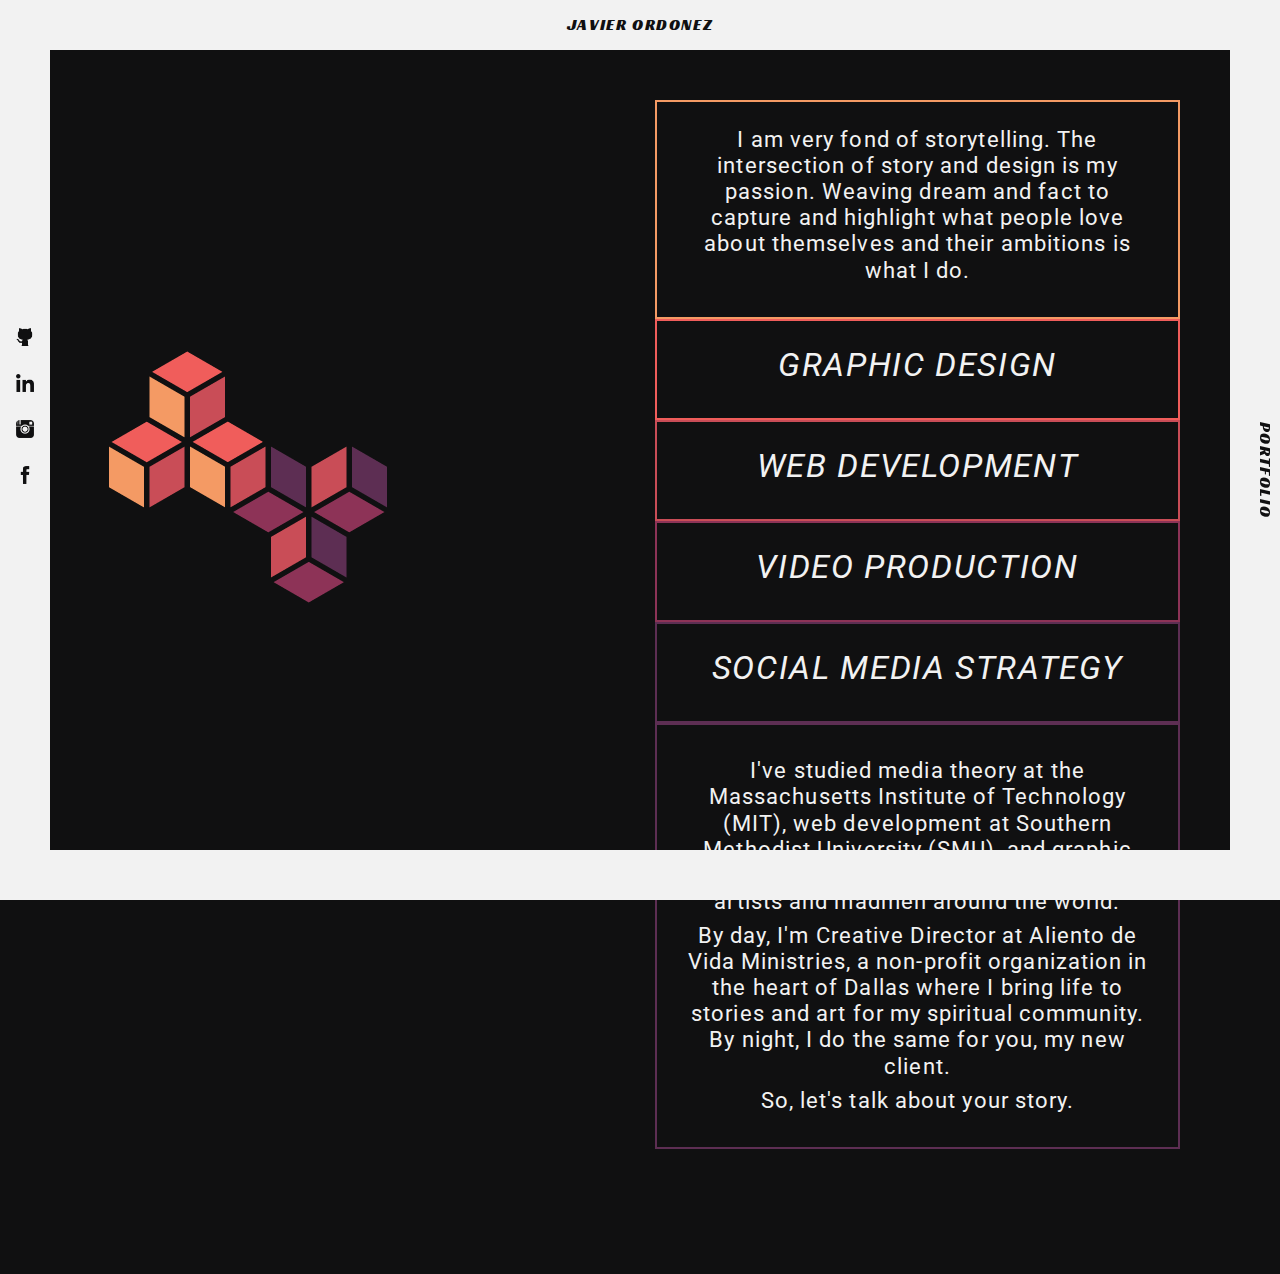
==== index.html @ 30331c09 "FORGOT TO NAME FILE INDEX.HTML, wouldn't deploy" ====
<!DOCTYPE html>
<html lang="en">
<head>
    <meta charset="UTF-8">
    <meta name="viewport" content="width=device-width, initial-scale=1, shrink-to-fit=no">
    <meta http-equiv="X-UA-Compatible" content="ie=edge">
    <title>Javier Ordonez</title>

    <!-- FONTS -->
    <link href="https://fonts.googleapis.com/css?family=Racing+Sans+One|Roboto" rel="stylesheet">
    <!-- BOOTSTRAP -->
    <link rel="stylesheet" href="https://stackpath.bootstrapcdn.com/bootstrap/4.3.1/css/bootstrap.min.css" integrity="sha384-ggOyR0iXCbMQv3Xipma34MD+dH/1fQ784/j6cY/iJTQUOhcWr7x9JvoRxT2MZw1T" crossorigin="anonymous">
    <!-- CUSTOM CSS -->
    <link rel="stylesheet" type="text/css" href="assets/css/style.css">
    <!-- ICONS -->
    <link rel="stylesheet" href="https://use.fontawesome.com/releases/v5.8.1/css/all.css" integrity="sha384-50oBUHEmvpQ+1lW4y57PTFmhCaXp0ML5d60M1M7uH2+nqUivzIebhndOJK28anvf" crossorigin="anonymous">

    <script type="text/javascript" src="https://code.jquery.com/jquery-3.3.1.slim.min.js" integrity="sha384-q8i/X+965DzO0rT7abK41JStQIAqVgRVzpbzo5smXKp4YfRvH+8abtTE1Pi6jizo" crossorigin="anonymous"></script>
</head>

<body>
    <!-- TOP BORDER -->
    <header id="topBorder">
        <a href=# class="linkText" id="nameLink">JAVIER ORDONEZ</a>
        <span class="switchBtn-alt">
            <i class="fas fa-arrow-right"></i> &nbsp; &nbsp;
            <a>PORTFOLIO</a> &nbsp; &nbsp;
            <i class="fas fa-arrow-right"></i>
        </span>

    </header>
 
    <!-- LEFT BORDER -->
    <aside id="leftBorder">
        <div class="verticalMenu">
            <a href="https://github.com/javierordz" target="_blank"><img src="assets/images/s-github.png" alt="Github" class="social"></a>
            <a href="https://www.linkedin.com/in/javierordz/" target="_blank"><img src="assets/images/s-linkedin.png" alt="LinkedIn" class="social"></a>
            <a href="https://www.instagram.com/javierordz/" target="_blank"><img src="assets/images/s-instagram.png" alt="Instagram" class="social"></a>
            <a href="https://www.facebook.com/javier.ordz" target="_blank"><img src="assets/images/s-facebook.png" alt="Facebook" class="social"></a>
            <a href="mailto:javier.ordz@gmail.com" target="_blank"id="emailLink"><i class="fas fa-envelope social" style="font-size: 1.2em; display:block;"></i></a>
            <a class="phoneLink" onclick="phoneNum()"><i class="fas fa-mobile-alt social" style="font-size: 1.3em;"><span class="popupText" class="phonePop">(214) 681-8131</span></i></a>
        </div>
    </aside>

    <!-- CONTENT -->
    <section class="wrapper">

        <!-- SPLASH -->
        <div id="splash">
            <!-- <h1>DESIGN + STORY</h1> -->
            <div class="container-fluid">
                <div class="row" >
                    <div class="col-lg col-sm-12 max-height">
                        <!-- <div id="logo"> -->
                            <img id="logo" src="assets/images/VB-icon.png">
                        <!-- </div> -->
                    </div>

                    <div class="col-lg col-sm-12 max-height text-center">
                        <div id="block1">
                            <p>I am very fond of storytelling. The intersection of story and design is my passion. 
                                Weaving dream and fact to capture and highlight what people love about themselves and their ambitions is what I do.</p>
                        </div>
                            <i class="fas fa-ellipsis-v ellipse c1"></i>
                        <div id="block2"><p><i>GRAPHIC DESIGN</i></p></div>
                            <i class="fas fa-ellipsis-v ellipse c2"></i>
                        <div id="block3"><p><i>WEB DEVELOPMENT</i></p></div>
                            <i class="fas fa-ellipsis-v ellipse c3"></i>
                        <div id="block4"><p><i>VIDEO PRODUCTION</i></p></div>
                            <i class="fas fa-ellipsis-v ellipse c4"></i>
                        <div id="block5"><p><i>SOCIAL MEDIA STRATEGY</i></p></div>
                            <i class="fas fa-ellipsis-v ellipse c5"></i>
                        <div id="block6"><p>
                            <p>I've studied media theory at the Massachusetts Institute of Technology (MIT), web development at Southern Methodist University (SMU), 
                                and graphic design with a generous community of artists and madmen around the world.</p>
                            <p>By day, I'm Creative Director at Aliento de Vida Ministries, a non-profit organization in the heart of Dallas where I bring life to stories and art for my spiritual community. By night, I do the same for you, my new client.</p>
                            <p>So, let's talk about your story.</p>
                        </p></div>
                    </div>
                    
                </div>
            </div>
        </div>

        <!-- PORTFOLIO -->
        <div id="portfolio" class="hidden-element">
            <h1>PORTFOLIO</h1>

            <div class="proj">
                <img src="assets/images/Resume.JPG" alt="Resume" class="projImg">
                <div class="overlay">
                    <div class="projTitle"><h3>RESUME</h3></div>
                    <div class="projDesc">A brief summary of my experiences</div><br>
                    <a href="assets/images/Ordonez - Resume.pdf" class="projLink" target="_blank">View</a>
                </div>
            </div>

            <div class="proj">
                <img src="assets/images/Proj1.png" alt="NEXT JRNY" class="projImg">
                <div class="overlay">
                    <div class="projTitle"><h3>NEXT JRNY</h3></div>
                    <div class="projDesc">App for socially saving money for dream vacations</div><br>
                    <a href="https://thewly.github.io/Project1/" class="projLink" target="_blank">View</a>
                    <a href="https://github.com/thewly/Project1" class="projLink" target="_blank">GitHub</a>
                </div>
            </div>

            <div class="proj">
                <img src="assets/images/Proj2.gif" alt="NEXT JRNY" class="projImg">
                <div class="overlay">
                    <div class="projTitle"><h3>TV TRIVIA</h3></div>
                    <div class="projDesc">Timed quiz on television history</div><br>
                    <a href="https://javierordz.github.io/TriviaGame/" class="projLink" target="_blank">View</a>
                    <a href="https://github.com/javierordz/TriviaGame" class="projLink" target="_blank">GitHub</a>
                </div>
            </div>

            <div class="proj">
                <img src="assets/images/Proj3.jpg" alt="NEXT JRNY" class="projImg">
                <div class="overlay">
                    <div class="projTitle"><h3>STAR WARS RPG</h3></div>
                    <div class="projDesc">Role-playing game with dynamic html elements</div><br>
                    <a href="https://javierordz.github.io/unit-4-game/" class="projLink" target="_blank">View</a>
                    <a href="https://github.com/javierordz/unit-4-game" class="projLink" target="_blank">GitHub</a>
                </div>
            </div>


        </div>

    </section>

    <!-- RIGHT BORDER -->
    <aside id="rightBorder">
        <div class="verticalMenu switchBtn">
            <i class="fas fa-arrow-right"></i>
            <a class="linkText" class="switch-view">PORTFOLIO</a>
            <i class="fas fa-arrow-right"></i>
        </div>
    </aside>
    
    <!-- BOTTOM BORDER -->
    <footer id="bottomBorder">
        <div class="horizontalMenu">
            <a href="https://github.com/javierordz" target="_blank"><img src="assets/images/s-github.png" alt="Github" class="social"></a>
            <a href="https://www.linkedin.com/in/javierordz/" target="_blank"><img src="assets/images/s-linkedin.png" alt="LinkedIn" class="social"></a>
            <a href="https://www.instagram.com/javierordz/" target="_blank"><img src="assets/images/s-instagram.png" alt="Instagram" class="social"></a>
            <a href="https://www.facebook.com/javier.ordz" target="_blank"><img src="assets/images/s-facebook.png" alt="Facebook" class="social"></a>
            <a href="mailto:javier.ordz@gmail.com" target="_blank"id="emailLink"><i class="fas fa-envelope social" style="font-size: 1.2em;"></i></a>
            <a class="phoneLink" onclick="phoneNum()"><i class="fas fa-mobile-alt social" style="font-size: 1.2em;"><span class="popupText" class="phonePop">(214) 681-8131</span></i></a>
        </div>
    </footer>

    <script type="text/javascript" src="assets/javascript/logic.js"></script>
    <script src="https://cdnjs.cloudflare.com/ajax/libs/popper.js/1.14.7/umd/popper.min.js" integrity="sha384-UO2eT0CpHqdSJQ6hJty5KVphtPhzWj9WO1clHTMGa3JDZwrnQq4sF86dIHNDz0W1" crossorigin="anonymous"></script>
    <script src="https://stackpath.bootstrapcdn.com/bootstrap/4.3.1/js/bootstrap.min.js" integrity="sha384-JjSmVgyd0p3pXB1rRibZUAYoIIy6OrQ6VrjIEaFf/nJGzIxFDsf4x0xIM+B07jRM" crossorigin="anonymous"></script>
 
</body>

</html>
---- assets/css/style.css ----
/* GLOBAL */
html {
    font-size: 1em;
    overflow: scroll;
    overflow-x: hidden;
}

::-webkit-scrollbar {
    width: 0px;
    background: transparent;
}

body {
    width: 100%;
    height: 100%;
    background-color: #101011;
    color: #F2F2F2;
    font-family: 'Roboto', sans-serif;
}

a {
    color: #101011;
    letter-spacing: 0.1em;
    text-transform: uppercase;
}

a:hover {
    text-decoration: none;
    color: inherit;
}

.linkText {
    font-family: 'Racing Sans One', cursive;
    line-height: 50px;
    text-transform: uppercase;
    margin: 20px 10px;
}

h1 {
    font-family: 'Racing Sans One', cursive;
    font-weight: bolder;
    font-size: 6em;
    letter-spacing: .15em;
    text-align: center;
    margin-top: 25px;
    background: linear-gradient(to left, #5D2E53, #8D3357, #C94D57, #F05D5B, #F49A64);
    -webkit-background-clip: text;
    -webkit-text-fill-color: transparent;
}

h3 {
    font-family: 'Racing Sans One', cursive;
    font-weight: bolder;
    font-size: 2.1em;
    letter-spacing: .2em;
    text-align: center;
    text-transform: uppercase;
}

p {
    margin-top: 0;
    margin-bottom: .5rem;
    font-size: 1.7em;
    font-weight: 400;
    line-height: 1.2em;
    letter-spacing: .05em;
}

/* BORDERS */
#topBorder, #bottomBorder, #leftBorder, #rightBorder {
	background: #F2F2F2;
    position: fixed;
    text-align: center;
    color: #101011;
}

#leftBorder, #rightBorder {
    top: 0; 
    bottom: 0;
    width: 50px;
    height: 100%;
}
#leftBorder { left: 0; }
#rightBorder { right: 0; }
		
#topBorder, #bottomBorder {
    left: 0;
    right: 0;
    height: 50px;
    width: 100%;
}
#topBorder { top: 0; z-index: 99; }
#bottomBorder { bottom: 0; }

/* BORDER LINKS */
.social {
    width: 18px;
    height: 18px;
    margin: 14px;
}

.verticalMenu {
    position: absolute;
    display: block;
    top: 50%;
    transform: translate(0, -50%);
    line-height: 2.5em;
}

.horizontalMenu {
    display: none;
}


.popupText {
    visibility: hidden;
    width: 160px;
    background-color: #8D3357;
    color: #F2F2F2;
    text-align: center;
    font-size: .7em;
    font-weight: 400;
    border-radius: 6px;
    padding: 8px 0;
    position: absolute;
    z-index: 99;
    bottom: 3%;
    left: 242%;
    margin-left: -80px;
    opacity: 0;
    transition: opacity 1s;
}

.popupText::after {
    content: "";
    position: absolute;
    top: 30%;
    left: -3%;
    margin-left: -9px;
    border-width: 7px;
    border-style: solid;
    border-color: transparent #8D3357 transparent transparent;
}

.fa-mobile-alt:hover .popupText {
    visibility: visible;
    opacity: 1;
}

.switchBtn {
    writing-mode: vertical-rl;
    text-orientation: mixed;
    color: #101011;
    cursor: pointer;
    margin: 20px 10px;
}

.switchBtn-alt {
    color: #101011;
    cursor: pointer;
    display: none;
    font-family: 'Racing Sans One', cursive;
    line-height: 1em;
    text-transform: uppercase;
}

/* CONTENT ——— S P L A S H */
.wrapper {
    width: calc(100% - 100px);
    height: calc(100% - 100px);
    position: absolute;
    background-color: #101011;
    top: 50px;
    left: 50px;
    margin: auto;
    align-items: center;
    justify-content: center;
    z-index: -1;
}

.hidden-element {
    display: none;
}

#splash, .container-fluid {
    margin: auto;
    width: 100%;
    height: 100%;
    padding: 25px;
}

.max-height {height: 100%;}
.row-25 {height: 25%;}
.row-50 {height: 50%;}

#logo {
    display: block;
    position: fixed;
    top: 33%;
    left: 48px;
}

#block1, #block2, #block3, #block4, #block5, #block6 {
    text-align: center;
    padding: 25px 10px;
    margin: 0 auto;
    font-size: 1.2em;
}
#block1, #block6 {
    border: 2px solid #F49A64; 
    font-size: .8em;
    padding: 25px;}
#block2 {border: 2px solid #F05D5B;}
#block3 {border: 2px solid #C94D57;}
#block4 {border: 2px solid #8D3357;}
#block5 {border: 2px solid #5D2E53;}
#block6 {border: 2px solid #5D2E53; 
    margin-bottom: 125px;}

.ellipse {
    font-size: 2em;
    left: 50%;
    padding: 25px 0;
}

/* CONTENT ——— P O R T F O L I O */
.proj {
    position: relative;
    width: 500px;
    margin: 0 auto 100px;
}

div .proj:first-of-type {
    margin-top: 50px;
}

.projImg {
    opacity: 1;
    display: block;
    width: 500px;
    height: 300px;
    object-fit: cover;
    transition: .5s ease;
    backface-visibility: hidden;
}

.overlay {
    transition: .5s ease;
    opacity: 0;
    position: absolute;
    top: 50%;
    left: 50%;
    width: 95%;
    transform: translate(-50%, -50%);
    -ms-transform: translate(-50%, -50%);
    text-align: center;
}

.proj:hover .projImg {
    opacity: 0.3;
}

.proj:hover .overlay {
    opacity: 1;
}

.projLink {
    background-color: #5D2E53;
    color: #F2F2F2;
    font-size: 1em;
    padding: 10px 32px;
}

div .projLink:nth-of-type(2) {
    margin-left: 20px;
}

.projDesc {
    font-family: 'Roboto', sans-serif;
    font-weight: 400;
    font-size: 1.4em;
    letter-spacing: .05em;
}

.c5 {color: #5D2E53;}
.c4 {color: #8D3357;}
.c2 {color: #C94D57;}
.c3 {color: #F05D5B;}
.c1 {color: #F49A64;}


/* MOBILE STYLING */
@media only screen and (max-width: 991px) {
    #logo {
        position: relative;
        left: 0;
        margin: auto;
        display: flex;
    }

}

@media /* phones */ only screen and (max-width: 624px), /* iPads */ only screen and (min-device-width: 768px) and (max-device-width: 1024px) {
    aside { 
        display: none; 
    }

    .container-fluid {
        padding: 0;
    }

    .wrapper {
        width: 100%;
        height: 100%;
        top: 0;
        left: 0;
    }

    .horizontalMenu {
        display: inline-flex;
    }

    h1 {
        margin-top: 50px;
        font-size: 4em;
    }

    .switchBtn-alt {
        display: inline-flex;
    }
}


/* @-webkit-keyframes fadeIn {
    from {opacity: 0;} 
    to {opacity: 1;}
}
  
@keyframes fadeIn {
    from {opacity: 0;}
    to {opacity:1 ;}
} */
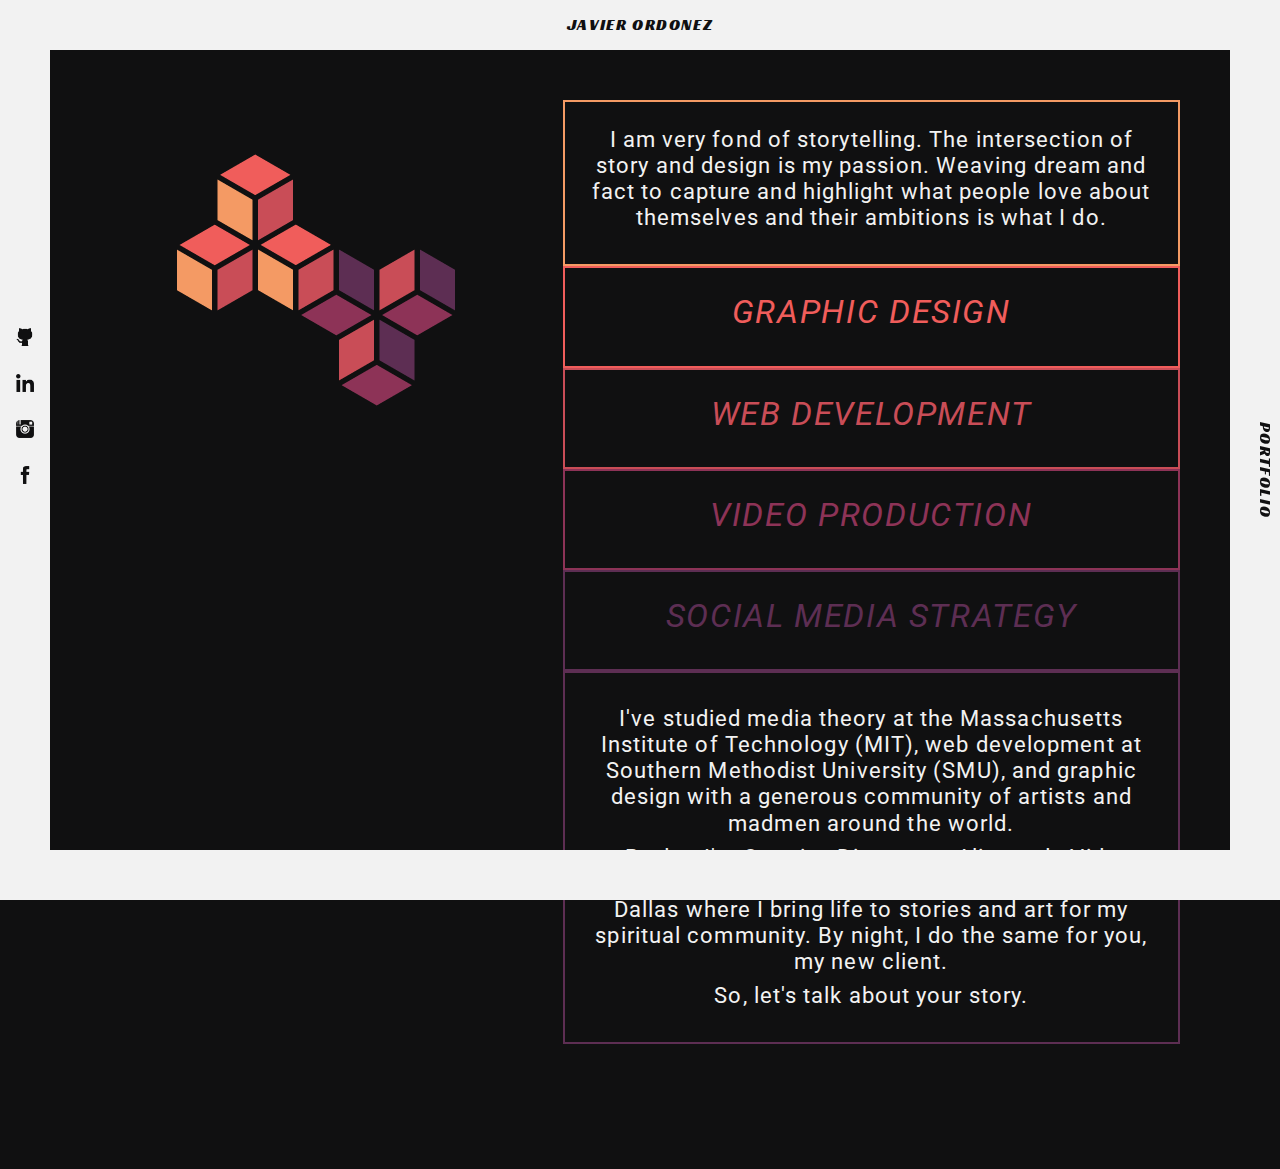
==== commit 8c38c160: "Added LIRI bot to portfolio, started animation adjustments" ====
--- a/index.html
+++ b/index.html
@@ -14,7 +14,7 @@
     <link rel="stylesheet" type="text/css" href="assets/css/style.css">
     <!-- ICONS -->
     <link rel="stylesheet" href="https://use.fontawesome.com/releases/v5.8.1/css/all.css" integrity="sha384-50oBUHEmvpQ+1lW4y57PTFmhCaXp0ML5d60M1M7uH2+nqUivzIebhndOJK28anvf" crossorigin="anonymous">
-
+    <!-- jQUERY -->
     <script type="text/javascript" src="https://code.jquery.com/jquery-3.3.1.slim.min.js" integrity="sha384-q8i/X+965DzO0rT7abK41JStQIAqVgRVzpbzo5smXKp4YfRvH+8abtTE1Pi6jizo" crossorigin="anonymous"></script>
 </head>
 
@@ -50,25 +50,23 @@
             <!-- <h1>DESIGN + STORY</h1> -->
             <div class="container-fluid">
                 <div class="row" >
-                    <div class="col-lg col-sm-12 max-height">
-                        <!-- <div id="logo"> -->
+                    <div class="col-lg-5 col-sm-12 max-height">
                             <img id="logo" src="assets/images/VB-icon.png">
-                        <!-- </div> -->
                     </div>
 
-                    <div class="col-lg col-sm-12 max-height text-center">
+                    <div class="col-lg-7 col-sm-12 max-height text-center">
                         <div id="block1">
                             <p>I am very fond of storytelling. The intersection of story and design is my passion. 
                                 Weaving dream and fact to capture and highlight what people love about themselves and their ambitions is what I do.</p>
                         </div>
                             <i class="fas fa-ellipsis-v ellipse c1"></i>
-                        <div id="block2"><p><i>GRAPHIC DESIGN</i></p></div>
+                        <div id="block2"><p><i class="c2">GRAPHIC DESIGN</i></p></div>
                             <i class="fas fa-ellipsis-v ellipse c2"></i>
-                        <div id="block3"><p><i>WEB DEVELOPMENT</i></p></div>
+                        <div id="block3"><p><i class="c3">WEB DEVELOPMENT</i></p></div>
                             <i class="fas fa-ellipsis-v ellipse c3"></i>
-                        <div id="block4"><p><i>VIDEO PRODUCTION</i></p></div>
+                        <div id="block4"><p><i class="c4">VIDEO PRODUCTION</i></p></div>
                             <i class="fas fa-ellipsis-v ellipse c4"></i>
-                        <div id="block5"><p><i>SOCIAL MEDIA STRATEGY</i></p></div>
+                        <div id="block5"><p><i class="c5">SOCIAL MEDIA STRATEGY</i></p></div>
                             <i class="fas fa-ellipsis-v ellipse c5"></i>
                         <div id="block6"><p>
                             <p>I've studied media theory at the Massachusetts Institute of Technology (MIT), web development at Southern Methodist University (SMU), 
@@ -106,7 +104,16 @@
             </div>
 
             <div class="proj">
-                <img src="assets/images/Proj2.gif" alt="NEXT JRNY" class="projImg">
+                <img src="assets/images/Proj1.png" alt="LIRI Bot" class="projImg">
+                <div class="overlay">
+                    <div class="projTitle"><h3>LIRI BOT</h3></div>
+                    <div class="projDesc">Command line interface for searching Spotify, Bandsintown, and OMDB</div><br>
+                    <a href="https://github.com/javierordz/liri-node-app.git" class="projLink" target="_blank">GitHub</a>
+                </div>
+            </div>
+
+            <div class="proj">
+                <img src="assets/images/Proj2.gif" alt="TV Trivia" class="projImg">
                 <div class="overlay">
                     <div class="projTitle"><h3>TV TRIVIA</h3></div>
                     <div class="projDesc">Timed quiz on television history</div><br>
@@ -116,7 +123,7 @@
             </div>
 
             <div class="proj">
-                <img src="assets/images/Proj3.jpg" alt="NEXT JRNY" class="projImg">
+                <img src="assets/images/Proj3.jpg" alt="Star Wars RPG" class="projImg">
                 <div class="overlay">
                     <div class="projTitle"><h3>STAR WARS RPG</h3></div>
                     <div class="projDesc">Role-playing game with dynamic html elements</div><br>
@@ -151,10 +158,9 @@
         </div>
     </footer>
 
+    <!-- JAVASCRIPT + POPPER + BOOTSTRAP -->
     <script type="text/javascript" src="assets/javascript/logic.js"></script>
     <script src="https://cdnjs.cloudflare.com/ajax/libs/popper.js/1.14.7/umd/popper.min.js" integrity="sha384-UO2eT0CpHqdSJQ6hJty5KVphtPhzWj9WO1clHTMGa3JDZwrnQq4sF86dIHNDz0W1" crossorigin="anonymous"></script>
     <script src="https://stackpath.bootstrapcdn.com/bootstrap/4.3.1/js/bootstrap.min.js" integrity="sha384-JjSmVgyd0p3pXB1rRibZUAYoIIy6OrQ6VrjIEaFf/nJGzIxFDsf4x0xIM+B07jRM" crossorigin="anonymous"></script>
- 
 </body>
-
 </html>--- a/assets/css/style.css
+++ b/assets/css/style.css
@@ -3,6 +3,7 @@
     font-size: 1em;
     overflow: scroll;
     overflow-x: hidden;
+    /* background-color: #F2F2F2; */
 }
 
 ::-webkit-scrollbar {
@@ -195,9 +196,10 @@
 
 #logo {
     display: block;
-    position: fixed;
-    top: 33%;
-    left: 48px;
+    /* position: fixed; */
+    /* top: 33%;
+    left: 48px; */
+    margin: 0 auto;
 }
 
 #block1, #block2, #block3, #block4, #block5, #block6 {
@@ -284,8 +286,8 @@
 
 .c5 {color: #5D2E53;}
 .c4 {color: #8D3357;}
-.c2 {color: #C94D57;}
-.c3 {color: #F05D5B;}
+.c3 {color: #C94D57;}
+.c2 {color: #F05D5B;}
 .c1 {color: #F49A64;}
 
 
@@ -297,7 +299,6 @@
         margin: auto;
         display: flex;
     }
-
 }
 
 @media /* phones */ only screen and (max-width: 624px), /* iPads */ only screen and (min-device-width: 768px) and (max-device-width: 1024px) {
@@ -316,7 +317,7 @@
         left: 0;
     }
 
-    .horizontalMenu {
+    .horizontalMenu, .switchBtn-alt {
         display: inline-flex;
     }
 
@@ -324,19 +325,5 @@
         margin-top: 50px;
         font-size: 4em;
     }
-
-    .switchBtn-alt {
-        display: inline-flex;
-    }
-}
-
-
-/* @-webkit-keyframes fadeIn {
-    from {opacity: 0;} 
-    to {opacity: 1;}
-}
-  
-@keyframes fadeIn {
-    from {opacity: 0;}
-    to {opacity:1 ;}
-} */+}
+
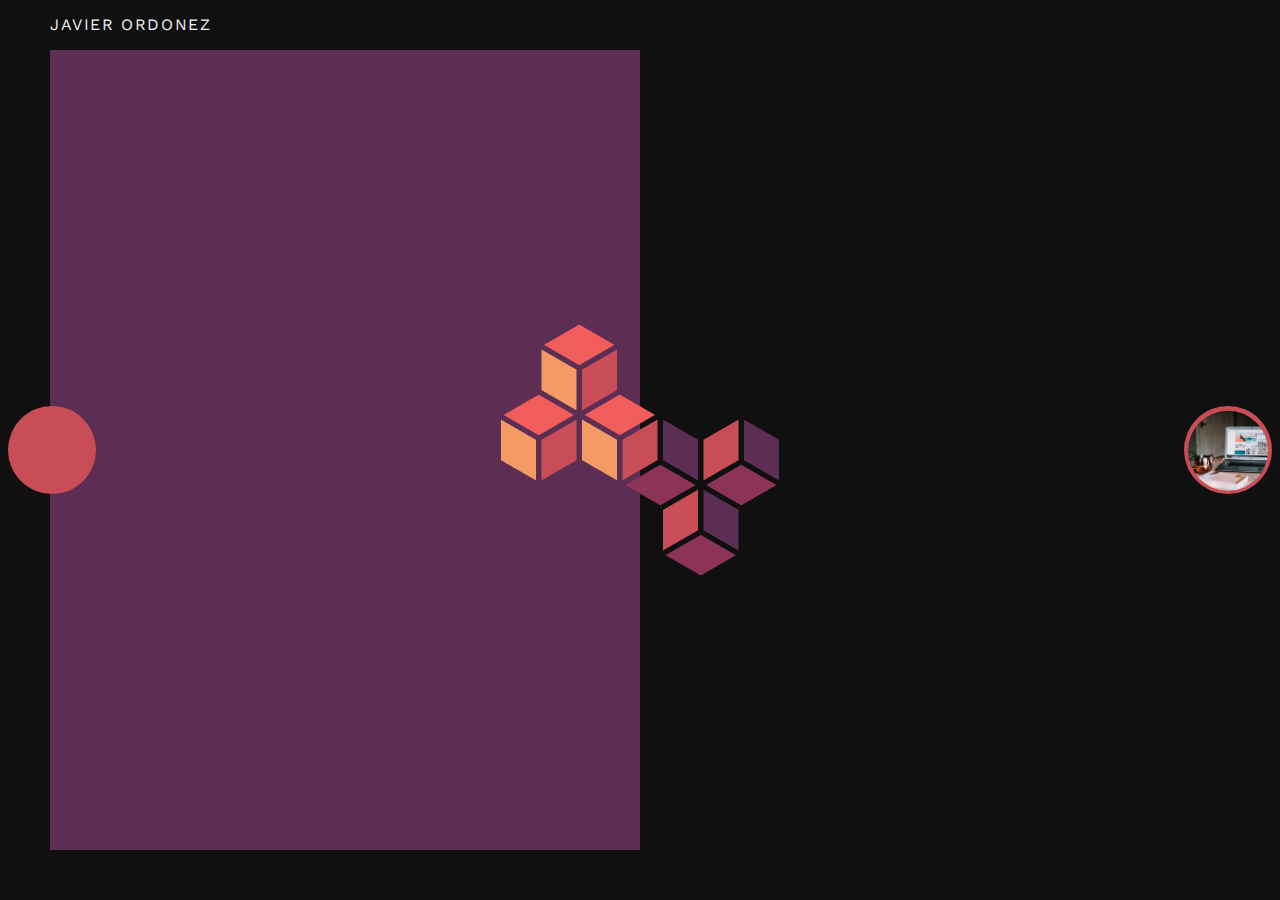
==== commit b0077aed: "rewrite of portfolio" ====
--- a/index.html
+++ b/index.html
@@ -7,7 +7,7 @@
     <title>Javier Ordonez</title>
 
     <!-- FONTS -->
-    <link href="https://fonts.googleapis.com/css?family=Racing+Sans+One|Roboto" rel="stylesheet">
+    <link href="https://fonts.googleapis.com/css?family=Sarpanch:900|Work+Sans&display=swap" rel="stylesheet">
     <!-- BOOTSTRAP -->
     <link rel="stylesheet" href="https://stackpath.bootstrapcdn.com/bootstrap/4.3.1/css/bootstrap.min.css" integrity="sha384-ggOyR0iXCbMQv3Xipma34MD+dH/1fQ784/j6cY/iJTQUOhcWr7x9JvoRxT2MZw1T" crossorigin="anonymous">
     <!-- CUSTOM CSS -->
@@ -15,148 +15,149 @@
     <!-- ICONS -->
     <link rel="stylesheet" href="https://use.fontawesome.com/releases/v5.8.1/css/all.css" integrity="sha384-50oBUHEmvpQ+1lW4y57PTFmhCaXp0ML5d60M1M7uH2+nqUivzIebhndOJK28anvf" crossorigin="anonymous">
     <!-- jQUERY -->
-    <script type="text/javascript" src="https://code.jquery.com/jquery-3.3.1.slim.min.js" integrity="sha384-q8i/X+965DzO0rT7abK41JStQIAqVgRVzpbzo5smXKp4YfRvH+8abtTE1Pi6jizo" crossorigin="anonymous"></script>
+    <script src="https://code.jquery.com/jquery-3.4.1.min.js" integrity="sha256-CSXorXvZcTkaix6Yvo6HppcZGetbYMGWSFlBw8HfCJo=" crossorigin="anonymous"></script>
 </head>
 
 <body>
-    <!-- TOP BORDER -->
-    <header id="topBorder">
-        <a href=# class="linkText" id="nameLink">JAVIER ORDONEZ</a>
-        <span class="switchBtn-alt">
-            <i class="fas fa-arrow-right"></i> &nbsp; &nbsp;
-            <a>PORTFOLIO</a> &nbsp; &nbsp;
-            <i class="fas fa-arrow-right"></i>
-        </span>
+    <div class="grid-container">
+        <!-- TOP BORDER -->
+        <header id="topBorder">
+            <a href=# class="link link-name" id="name">JAVIER ORDONEZ</a>
+        </header>
+     
+        <!-- LEFT BORDER -->
+        <aside id="leftBorder"></aside>
+    
+        <!-- CONTENT -->
+        <div id="center">
+            <div id="profile">
+                <div id="profile-left">
+                    <div id="profile-big"><img src="assets/images/Resume.JPG"></div>
+                    <div class="verticalMenu">
+                        <a href="https://github.com/javierordz" target="_blank"><img src="assets/images/s-gh.png" alt="Github" class="social">github</a><br>
+                        <a href="https://www.linkedin.com/in/javierordz/" target="_blank"><img src="assets/images/s-li.png" alt="LinkedIn" class="social" style="margin: 13px 15px 17px">linkedin</a><br>
+                        <a href="mailto:javier.ordz@gmail.com" target="_blank"id="emailLink"><i class="fas fa-envelope social" style="font-size: 1.2em;"></i>email</a><br>
+                        <a class="phoneLink" onclick="phoneNum()"><i class="fas fa-mobile-alt social" style="font-size: 1.3em;"></i>(214) 681-8131</a>
+                    </div>
+                </div>
+                <div id="profile-right">
+                    <div id="block1">
+                        <p>I am very fond of storytelling. The intersection of story and design is my passion. 
+                        Weaving dream and fact to capture and highlight what people love about themselves and their ambitions is what I do.</p></div>
+                    <div id="block-fake">
+                        <div id="block2"><p><i class="c2">WEB DEVELOPMENT</i></p></div>
+                        <div id="block3"><p><i class="c3">GRAPHIC DESIGN</i></p></div>
+                        <div id="block4"><p><i class="c4">VIDEO PRODUCTION</i></p></div></div>
+                    <div id="block5"><p>
+                        <p>I've studied media theory at the Massachusetts Institute of Technology (MIT), web development at Southern Methodist University (SMU), 
+                            and graphic design with a generous community of artists and madmen around the world.</p>
+                        <p>By day, I'm Creative Director at Aliento de Vida Ministries, a non-profit organization in the heart of Dallas where I bring life to stories and art for my spiritual community. By night, I do the same for you, my new client.</p>
+                        <p>So, let's talk about your story.</p>
+                    </p></div>
+                </div>
+            </div>
 
-    </header>
- 
-    <!-- LEFT BORDER -->
-    <aside id="leftBorder">
-        <div class="verticalMenu">
-            <a href="https://github.com/javierordz" target="_blank"><img src="assets/images/s-github.png" alt="Github" class="social"></a>
-            <a href="https://www.linkedin.com/in/javierordz/" target="_blank"><img src="assets/images/s-linkedin.png" alt="LinkedIn" class="social"></a>
-            <a href="https://www.instagram.com/javierordz/" target="_blank"><img src="assets/images/s-instagram.png" alt="Instagram" class="social"></a>
-            <a href="https://www.facebook.com/javier.ordz" target="_blank"><img src="assets/images/s-facebook.png" alt="Facebook" class="social"></a>
-            <a href="mailto:javier.ordz@gmail.com" target="_blank"id="emailLink"><i class="fas fa-envelope social" style="font-size: 1.2em; display:block;"></i></a>
-            <a class="phoneLink" onclick="phoneNum()"><i class="fas fa-mobile-alt social" style="font-size: 1.3em;"><span class="popupText" class="phonePop">(214) 681-8131</span></i></a>
-        </div>
-    </aside>
+            <div id="portfolio">
 
-    <!-- CONTENT -->
-    <section class="wrapper">
+                <div class="proj">
+                    <img src="assets/images/Resume.JPG" alt="Resume" class="projImg">
+                    <div class="overlay">
+                        <div class="projTitle"><h3>RESUME</h3></div>
+                        <div class="projDesc">A brief summary of my experiences</div><br>
+                        <a href="assets/images/Ordonez - Resume.pdf" class="projLink" target="_blank">View</a>
+                    </div>
+                </div>
 
-        <!-- SPLASH -->
-        <div id="splash">
-            <!-- <h1>DESIGN + STORY</h1> -->
-            <div class="container-fluid">
-                <div class="row" >
-                    <div class="col-lg-5 col-sm-12 max-height">
-                            <img id="logo" src="assets/images/VB-icon.png">
+                <div class="proj">
+                    <img src="assets/images/ProjWell.jpg" alt="Well Reporter" class="projImg">
+                    <div class="overlay">
+                        <div class="projTitle"><h3>WELL REPORTER</h3></div>
+                        <div class="projDesc">Well regulation website using Express, MySQL, Sequlize, Google authentication, and handlebars</div><br>
+                        <a href="https://wellreporterproject.herokuapp.com/" class="projLink" target="_blank">View</a>
+                        <a href="https://github.com/javierordz/group_project_two" class="projLink" target="_blank">GitHub</a>
                     </div>
+                </div>
 
-                    <div class="col-lg-7 col-sm-12 max-height text-center">
-                        <div id="block1">
-                            <p>I am very fond of storytelling. The intersection of story and design is my passion. 
-                                Weaving dream and fact to capture and highlight what people love about themselves and their ambitions is what I do.</p>
-                        </div>
-                            <i class="fas fa-ellipsis-v ellipse c1"></i>
-                        <div id="block2"><p><i class="c2">GRAPHIC DESIGN</i></p></div>
-                            <i class="fas fa-ellipsis-v ellipse c2"></i>
-                        <div id="block3"><p><i class="c3">WEB DEVELOPMENT</i></p></div>
-                            <i class="fas fa-ellipsis-v ellipse c3"></i>
-                        <div id="block4"><p><i class="c4">VIDEO PRODUCTION</i></p></div>
-                            <i class="fas fa-ellipsis-v ellipse c4"></i>
-                        <div id="block5"><p><i class="c5">SOCIAL MEDIA STRATEGY</i></p></div>
-                            <i class="fas fa-ellipsis-v ellipse c5"></i>
-                        <div id="block6"><p>
-                            <p>I've studied media theory at the Massachusetts Institute of Technology (MIT), web development at Southern Methodist University (SMU), 
-                                and graphic design with a generous community of artists and madmen around the world.</p>
-                            <p>By day, I'm Creative Director at Aliento de Vida Ministries, a non-profit organization in the heart of Dallas where I bring life to stories and art for my spiritual community. By night, I do the same for you, my new client.</p>
-                            <p>So, let's talk about your story.</p>
-                        </p></div>
+                <div class="proj">
+                    <img src="assets/images/ProjBurger.png" alt="Eat Da Burger" class="projImg">
+                    <div class="overlay">
+                        <div class="projTitle"><h3>EAT DA BURGER</h3></div>
+                        <div class="projDesc">Burger logger using MySQL, Node, Express, Handlebars and a homemade ORM for an online database</div><br>
+                        <a href="https://smu-burger-app.herokuapp.com/" class="projLink" target="_blank">View</a>
+                        <a href="https://github.com/javierordz/burger" class="projLink" target="_blank">GitHub</a>
                     </div>
-                    
+                </div>
+
+                <div class="proj">
+                    <img src="assets/images/ProjBamazon.PNG" alt="Bamazon" class="projImg">
+                    <div class="overlay">
+                        <div class="projTitle"><h3>BAMAZON</h3></div>
+                        <div class="projDesc">CLI app using Node.js and MySQL to create an interface for an online retailer</div><br>
+                        <a href="https://github.com/javierordz/Bamazon" class="projLink" target="_blank">GitHub</a>
+                    </div>
+                </div>
+
+                <div class="proj">
+                    <img src="assets/images/Proj1.png" alt="NEXT JRNY" class="projImg">
+                    <div class="overlay">
+                        <div class="projTitle"><h3>NEXT JRNY</h3></div>
+                        <div class="projDesc">App for socially saving money for dream vacations</div><br>
+                        <a href="https://javierordz.github.io/Project1/" class="projLink" target="_blank">View</a>
+                        <a href="https://github.com/javierordz/Project1" class="projLink" target="_blank">GitHub</a>
+                    </div>
+                </div>
+
+                <div class="proj">
+                    <img src="assets/images/ProjLIRI.PNG" alt="LIRI Bot" class="projImg">
+                    <div class="overlay">
+                        <div class="projTitle"><h3>LIRI BOT</h3></div>
+                        <div class="projDesc">Command line interface for searching Spotify, Bandsintown, and OMDB</div><br>
+                        <a href="https://github.com/javierordz/liri-node-app.git" class="projLink" target="_blank">GitHub</a>
+                    </div>
+                </div>
+
+                <div class="proj">
+                    <img src="assets/images/Proj2.gif" alt="TV Trivia" class="projImg">
+                    <div class="overlay">
+                        <div class="projTitle"><h3>TV TRIVIA</h3></div>
+                        <div class="projDesc">Timed quiz on television history</div><br>
+                        <a href="https://javierordz.github.io/TriviaGame/" class="projLink" target="_blank">View</a>
+                        <a href="https://github.com/javierordz/TriviaGame" class="projLink" target="_blank">GitHub</a>
+                    </div>
+                </div>
+
+                <div class="proj">
+                    <img src="assets/images/Proj3.jpg" alt="Star Wars RPG" class="projImg">
+                    <div class="overlay">
+                        <div class="projTitle"><h3>STAR WARS RPG</h3></div>
+                        <div class="projDesc">Role-playing game with dynamic html elements</div><br>
+                        <a href="https://javierordz.github.io/unit-4-game/" class="projLink" target="_blank">View</a>
+                        <a href="https://github.com/javierordz/unit-4-game" class="projLink" target="_blank">GitHub</a>
+                    </div>
                 </div>
             </div>
         </div>
 
-        <!-- PORTFOLIO -->
-        <div id="portfolio" class="hidden-element">
-            <h1>PORTFOLIO</h1>
-
-            <div class="proj">
-                <img src="assets/images/Resume.JPG" alt="Resume" class="projImg">
-                <div class="overlay">
-                    <div class="projTitle"><h3>RESUME</h3></div>
-                    <div class="projDesc">A brief summary of my experiences</div><br>
-                    <a href="assets/images/Ordonez - Resume.pdf" class="projLink" target="_blank">View</a>
-                </div>
+        <!-- GRAPHICS -->
+        <div id="color-box">
+            <div id="center-block">
+                <i class="fas fa-angle-double-left return-home" id="return-left"></i>
+                <i class="fas fa-angle-double-right return-home" id="return-right"></i>
             </div>
-
-            <div class="proj">
-                <img src="assets/images/Proj1.png" alt="NEXT JRNY" class="projImg">
-                <div class="overlay">
-                    <div class="projTitle"><h3>NEXT JRNY</h3></div>
-                    <div class="projDesc">App for socially saving money for dream vacations</div><br>
-                    <a href="https://thewly.github.io/Project1/" class="projLink" target="_blank">View</a>
-                    <a href="https://github.com/thewly/Project1" class="projLink" target="_blank">GitHub</a>
-                </div>
-            </div>
-
-            <div class="proj">
-                <img src="assets/images/Proj1.png" alt="LIRI Bot" class="projImg">
-                <div class="overlay">
-                    <div class="projTitle"><h3>LIRI BOT</h3></div>
-                    <div class="projDesc">Command line interface for searching Spotify, Bandsintown, and OMDB</div><br>
-                    <a href="https://github.com/javierordz/liri-node-app.git" class="projLink" target="_blank">GitHub</a>
-                </div>
-            </div>
-
-            <div class="proj">
-                <img src="assets/images/Proj2.gif" alt="TV Trivia" class="projImg">
-                <div class="overlay">
-                    <div class="projTitle"><h3>TV TRIVIA</h3></div>
-                    <div class="projDesc">Timed quiz on television history</div><br>
-                    <a href="https://javierordz.github.io/TriviaGame/" class="projLink" target="_blank">View</a>
-                    <a href="https://github.com/javierordz/TriviaGame" class="projLink" target="_blank">GitHub</a>
-                </div>
-            </div>
-
-            <div class="proj">
-                <img src="assets/images/Proj3.jpg" alt="Star Wars RPG" class="projImg">
-                <div class="overlay">
-                    <div class="projTitle"><h3>STAR WARS RPG</h3></div>
-                    <div class="projDesc">Role-playing game with dynamic html elements</div><br>
-                    <a href="https://javierordz.github.io/unit-4-game/" class="projLink" target="_blank">View</a>
-                    <a href="https://github.com/javierordz/unit-4-game" class="projLink" target="_blank">GitHub</a>
-                </div>
-            </div>
-
-
         </div>
 
-    </section>
+        <div id="graphic-box">
+            <div id="profile-mini"><img src="assets/images/Resume.JPG"></div>
+            <img id="bone" src="assets/images/VB-icon.png">
+            <div id="portfolio-mini"><img src="assets/images/Portfolio.jpg"></div>
+        </div>
 
-    <!-- RIGHT BORDER -->
-    <aside id="rightBorder">
-        <div class="verticalMenu switchBtn">
-            <i class="fas fa-arrow-right"></i>
-            <a class="linkText" class="switch-view">PORTFOLIO</a>
-            <i class="fas fa-arrow-right"></i>
-        </div>
-    </aside>
-    
-    <!-- BOTTOM BORDER -->
-    <footer id="bottomBorder">
-        <div class="horizontalMenu">
-            <a href="https://github.com/javierordz" target="_blank"><img src="assets/images/s-github.png" alt="Github" class="social"></a>
-            <a href="https://www.linkedin.com/in/javierordz/" target="_blank"><img src="assets/images/s-linkedin.png" alt="LinkedIn" class="social"></a>
-            <a href="https://www.instagram.com/javierordz/" target="_blank"><img src="assets/images/s-instagram.png" alt="Instagram" class="social"></a>
-            <a href="https://www.facebook.com/javier.ordz" target="_blank"><img src="assets/images/s-facebook.png" alt="Facebook" class="social"></a>
-            <a href="mailto:javier.ordz@gmail.com" target="_blank"id="emailLink"><i class="fas fa-envelope social" style="font-size: 1.2em;"></i></a>
-            <a class="phoneLink" onclick="phoneNum()"><i class="fas fa-mobile-alt social" style="font-size: 1.2em;"><span class="popupText" class="phonePop">(214) 681-8131</span></i></a>
-        </div>
-    </footer>
+        <!-- RIGHT BORDER -->
+        <aside id="rightBorder"></aside>
+
+        <!-- BOTTOM BORDER -->
+        <footer id="bottomBorder"></footer>
+    </div>
 
     <!-- JAVASCRIPT + POPPER + BOOTSTRAP -->
     <script type="text/javascript" src="assets/javascript/logic.js"></script>
--- a/assets/css/style.css
+++ b/assets/css/style.css
@@ -3,7 +3,6 @@
     font-size: 1em;
     overflow: scroll;
     overflow-x: hidden;
-    /* background-color: #F2F2F2; */
 }
 
 ::-webkit-scrollbar {
@@ -16,44 +15,45 @@
     height: 100%;
     background-color: #101011;
     color: #F2F2F2;
-    font-family: 'Roboto', sans-serif;
-}
-
-a {
-    color: #101011;
+    font-family: 'Work Sans', sans-serif;
+}
+
+a, a:hover {
+    color: #F2F2F2;
     letter-spacing: 0.1em;
     text-transform: uppercase;
-}
-
-a:hover {
     text-decoration: none;
-    color: inherit;
-}
-
-.linkText {
-    font-family: 'Racing Sans One', cursive;
+}
+
+.link {
+    font-family: 'Work Sans', sans-serif;
     line-height: 50px;
     text-transform: uppercase;
     margin: 20px 10px;
 }
 
+.link-name {
+    margin: 20px 50px;
+    position: relative;
+}
+
 h1 {
-    font-family: 'Racing Sans One', cursive;
+    font-family: 'Sarpanch', cursive;
     font-weight: bolder;
-    font-size: 6em;
+    font-size: 11em;
     letter-spacing: .15em;
     text-align: center;
-    margin-top: 25px;
     background: linear-gradient(to left, #5D2E53, #8D3357, #C94D57, #F05D5B, #F49A64);
-    -webkit-background-clip: text;
-    -webkit-text-fill-color: transparent;
+        -webkit-background-clip: text;
+        -webkit-text-fill-color: transparent;
 }
 
 h3 {
-    font-family: 'Racing Sans One', cursive;
+    font-family: 'Sarpanch', cursive;
     font-weight: bolder;
-    font-size: 2.1em;
-    letter-spacing: .2em;
+    font-size: 1.7em;
+    line-height: 1em;
+    letter-spacing: .1em;
     text-align: center;
     text-transform: uppercase;
 }
@@ -65,182 +65,238 @@
     font-weight: 400;
     line-height: 1.2em;
     letter-spacing: .05em;
-}
-
-/* BORDERS */
-#topBorder, #bottomBorder, #leftBorder, #rightBorder {
-	background: #F2F2F2;
-    position: fixed;
-    text-align: center;
-    color: #101011;
-}
-
-#leftBorder, #rightBorder {
-    top: 0; 
-    bottom: 0;
-    width: 50px;
+    text-transform: uppercase;
+}
+
+#return-right, #return-left {
+    opacity: 0;
+    display: none;
+    cursor: pointer;
+    z-index: 15;
+    font-size: 40px;
+}
+
+/* GRID */
+
+.grid-container {
+    display: grid;
+    height: 100vh;
+    grid-template-areas: 
+        "top top top top top" 
+        "left gap1 center gap2 right" 
+        "bottom bottom bottom bottom bottom";
+    grid-template-columns: 50px 50px 1fr 50px 50px;
+    grid-template-rows: 50px 1fr 50px;
+    place-content: space-around space-around;
+}
+
+#leftBorder, #rightBorder, #center, #gap1, #gap2 { height: calc(100vh - 100px); }
+#leftBorder, #rightBorder, #topBorder, #bottomBorder { 
+    background-color: #101011; 
+    z-index: 5;
+}
+
+#topBorder { grid-area: top; }
+#leftBorder { grid-area: left; }
+#rightBorder { grid-area: right; }
+#bottomBorder { grid-area: bottom; }
+#gap1 { grid-area: gap1; }
+#gap2 { grid-area: gap2; }
+#center { 
+    grid-area: center; 
+    position: relative;
+    width: calc(100vw - 200px);
+}
+
+/* CENTER — G R A P H I C S */
+
+#color-box {
+    position: absolute;
+    width: calc(100vw - 100px);
+    height: calc(100vh - 100px);
+    left: 50px;
+    top: 50px;
+}
+
+#center-block {
+    background-color: #5D2E53;
+    width: 50%;
     height: 100%;
-}
-#leftBorder { left: 0; }
-#rightBorder { right: 0; }
-		
-#topBorder, #bottomBorder {
-    left: 0;
-    right: 0;
-    height: 50px;
+    position: absolute;
+    text-align: center;
+    padding-top: calc(50vh - 70px);
+}
+
+#graphic-box {
+    position: absolute;
+    width: 100vw;
+    height: 100vh;
+    pointer-events: none
+}
+
+#bone {
+    width: max-content;
+    height: max-content;
+    position: absolute;
+    top: 50%;
+    left: 50%;
+    margin-top: -180px;
+    margin-left: -200px;
+}
+
+#profile-mini {
+    width: 88px;
+    height: 88px;
+    position: absolute;
+    top: 50%;
+    left: 52px;
+    margin-top: -44px;
+    margin-left: -44px;
+    background-color: #C94D57;
+    border-radius: 50%;
+    cursor: pointer;
+    pointer-events: auto;
+    z-index: 10;
+}
+
+#profile-mini img {
+    width: 84px;
+    height: auto;
+    position: absolute;
+    top: 51px;
+    left: 44px;
+    clip-path: circle(40px at 42px 56px);
+    margin-top: -63px;
+    margin-left: -42px;
+    cursor: pointer;
+    pointer-events: auto;
+    z-index: 11;
+}
+
+#portfolio-mini {
+    width: 88px;
+    height: 88px;
+    position: absolute;
+    top: 50%;
+    right: 52px;
+    margin-top: -44px;
+    margin-right: -44px;
+    background-color: #C94D57;
+    border-radius: 50%;
+    cursor: pointer;
+    pointer-events: auto;
+    z-index: 10;
+}
+
+#portfolio-mini img {
+    width: 130px;
+    height: auto;
+    position: absolute;
+    top: 46px;
+    right: 42px;
+    clip-path: circle(40px at 63px 42px);
+    margin-top: -43.25px;
+    margin-right: -65px;
+    cursor: pointer;
+    pointer-events: auto;
+    z-index: 11;
+}
+
+/* CONTENT — P R O F I L E */
+
+#profile {
+    left: -50px;
     width: 100%;
-}
-#topBorder { top: 0; z-index: 99; }
-#bottomBorder { bottom: 0; }
-
-/* BORDER LINKS */
+    opacity: 0;
+    position: relative;
+    display: none;
+}
+
+#profile-big {
+    height: 33vh;
+    opacity: 1;
+}
+#profile-big img { max-height: 100%; }
+
+#profile-left { 
+    position: absolute;
+    top: 0;
+    width: 213px;
+    margin: 0;
+}
+
 .social {
-    width: 18px;
-    height: 18px;
-    margin: 14px;
+    width: 20px;
+    height: 20px;
+    margin: 14px 15px 16px;
+    vertical-align: middle;
 }
 
 .verticalMenu {
-    position: absolute;
     display: block;
     top: 50%;
-    transform: translate(0, -50%);
     line-height: 2.5em;
-}
-
-.horizontalMenu {
-    display: none;
-}
-
-
-.popupText {
-    visibility: hidden;
-    width: 160px;
-    background-color: #8D3357;
-    color: #F2F2F2;
-    text-align: center;
+    position: relative;
+    margin-top: 15px;
+    z-index: 2;
+}
+
+#profile-right {
+    position: absolute;
+    left: 213px;
+    margin: 0 50px;
+}
+
+#block1, #block2, #block3, #block4, #block5 {
+    text-align: center;
+    font-size: 0.9em;
+    padding: 25px 10px;
+    margin-bottom: 10px;
+}
+#block1, #block5 {
     font-size: .7em;
-    font-weight: 400;
-    border-radius: 6px;
-    padding: 8px 0;
-    position: absolute;
-    z-index: 99;
-    bottom: 3%;
-    left: 242%;
-    margin-left: -80px;
-    opacity: 0;
-    transition: opacity 1s;
-}
-
-.popupText::after {
-    content: "";
-    position: absolute;
-    top: 30%;
-    left: -3%;
-    margin-left: -9px;
-    border-width: 7px;
-    border-style: solid;
-    border-color: transparent #8D3357 transparent transparent;
-}
-
-.fa-mobile-alt:hover .popupText {
-    visibility: visible;
-    opacity: 1;
-}
-
-.switchBtn {
-    writing-mode: vertical-rl;
-    text-orientation: mixed;
-    color: #101011;
-    cursor: pointer;
-    margin: 20px 10px;
-}
-
-.switchBtn-alt {
-    color: #101011;
-    cursor: pointer;
-    display: none;
-    font-family: 'Racing Sans One', cursive;
-    line-height: 1em;
-    text-transform: uppercase;
-}
-
-/* CONTENT ——— S P L A S H */
-.wrapper {
-    width: calc(100% - 100px);
-    height: calc(100% - 100px);
-    position: absolute;
-    background-color: #101011;
-    top: 50px;
-    left: 50px;
-    margin: auto;
-    align-items: center;
-    justify-content: center;
-    z-index: -1;
-}
-
-.hidden-element {
-    display: none;
-}
-
-#splash, .container-fluid {
-    margin: auto;
-    width: 100%;
-    height: 100%;
-    padding: 25px;
-}
-
-.max-height {height: 100%;}
-.row-25 {height: 25%;}
-.row-50 {height: 50%;}
-
-#logo {
-    display: block;
-    /* position: fixed; */
-    /* top: 33%;
-    left: 48px; */
-    margin: 0 auto;
-}
-
-#block1, #block2, #block3, #block4, #block5, #block6 {
-    text-align: center;
-    padding: 25px 10px;
-    margin: 0 auto;
-    font-size: 1.2em;
-}
-#block1, #block6 {
-    border: 2px solid #F49A64; 
-    font-size: .8em;
-    padding: 25px;}
+    padding: 20px;
+}
+#block2, #block3, #block4 { 
+    width: 32.9%;
+    min-width: 250px;
+    display: inline-block;
+}
+
+#block1 {border: 2px solid #F49A64;}
 #block2 {border: 2px solid #F05D5B;}
 #block3 {border: 2px solid #C94D57;}
 #block4 {border: 2px solid #8D3357;}
 #block5 {border: 2px solid #5D2E53;}
-#block6 {border: 2px solid #5D2E53; 
-    margin-bottom: 125px;}
-
-.ellipse {
-    font-size: 2em;
-    left: 50%;
-    padding: 25px 0;
-}
-
-/* CONTENT ——— P O R T F O L I O */
+#block-fake { width: 100%; }
+
+.color-home {
+    cursor: pointer;
+}
+
+/* CONTENT — P O R T F O L I O */
+#portfolio {
+    right: -50px;
+    width: 100%;
+    opacity: 0;
+    position: relative;
+    display: none;
+    margin-left: 15px;
+}
+
 .proj {
     position: relative;
-    width: 500px;
-    margin: 0 auto 100px;
-}
-
-div .proj:first-of-type {
-    margin-top: 50px;
+    width: 350px;
+    margin: 0 10px 20px;
+    z-index: 5;
+    display: inherit;
 }
 
 .projImg {
     opacity: 1;
     display: block;
-    width: 500px;
-    height: 300px;
+    width: 350px;
+    height: 250px;
     object-fit: cover;
     transition: .5s ease;
     backface-visibility: hidden;
@@ -258,13 +314,8 @@
     text-align: center;
 }
 
-.proj:hover .projImg {
-    opacity: 0.3;
-}
-
-.proj:hover .overlay {
-    opacity: 1;
-}
+.proj:hover .projImg { opacity: 0.3; }
+.proj:hover .overlay { opacity: 1; }
 
 .projLink {
     background-color: #5D2E53;
@@ -273,16 +324,16 @@
     padding: 10px 32px;
 }
 
-div .projLink:nth-of-type(2) {
-    margin-left: 20px;
-}
+div .projLink:nth-of-type(2) { margin-left: 20px; }
 
 .projDesc {
-    font-family: 'Roboto', sans-serif;
+    font-family: 'Work Sans', sans-serif;
     font-weight: 400;
-    font-size: 1.4em;
-    letter-spacing: .05em;
-}
+    font-size: 1.2em;
+    letter-spacing: .04em;
+}
+
+
 
 .c5 {color: #5D2E53;}
 .c4 {color: #8D3357;}
@@ -290,9 +341,16 @@
 .c2 {color: #F05D5B;}
 .c1 {color: #F49A64;}
 
+.hidden-element {
+    display: none;
+}
+
+.max-height {height: 100%;}
+.row-25 {height: 25%;}
+.row-50 {height: 50%;}
 
 /* MOBILE STYLING */
-@media only screen and (max-width: 991px) {
+/* @media only screen and (max-width: 991px) {
     #logo {
         position: relative;
         left: 0;
@@ -301,7 +359,8 @@
     }
 }
 
-@media /* phones */ only screen and (max-width: 624px), /* iPads */ only screen and (min-device-width: 768px) and (max-device-width: 1024px) {
+@media only screen and (max-width: 624px), 
+only screen and (min-device-width: 768px) and (max-device-width: 1024px) {
     aside { 
         display: none; 
     }
@@ -325,5 +384,4 @@
         margin-top: 50px;
         font-size: 4em;
     }
-}
-
+} */